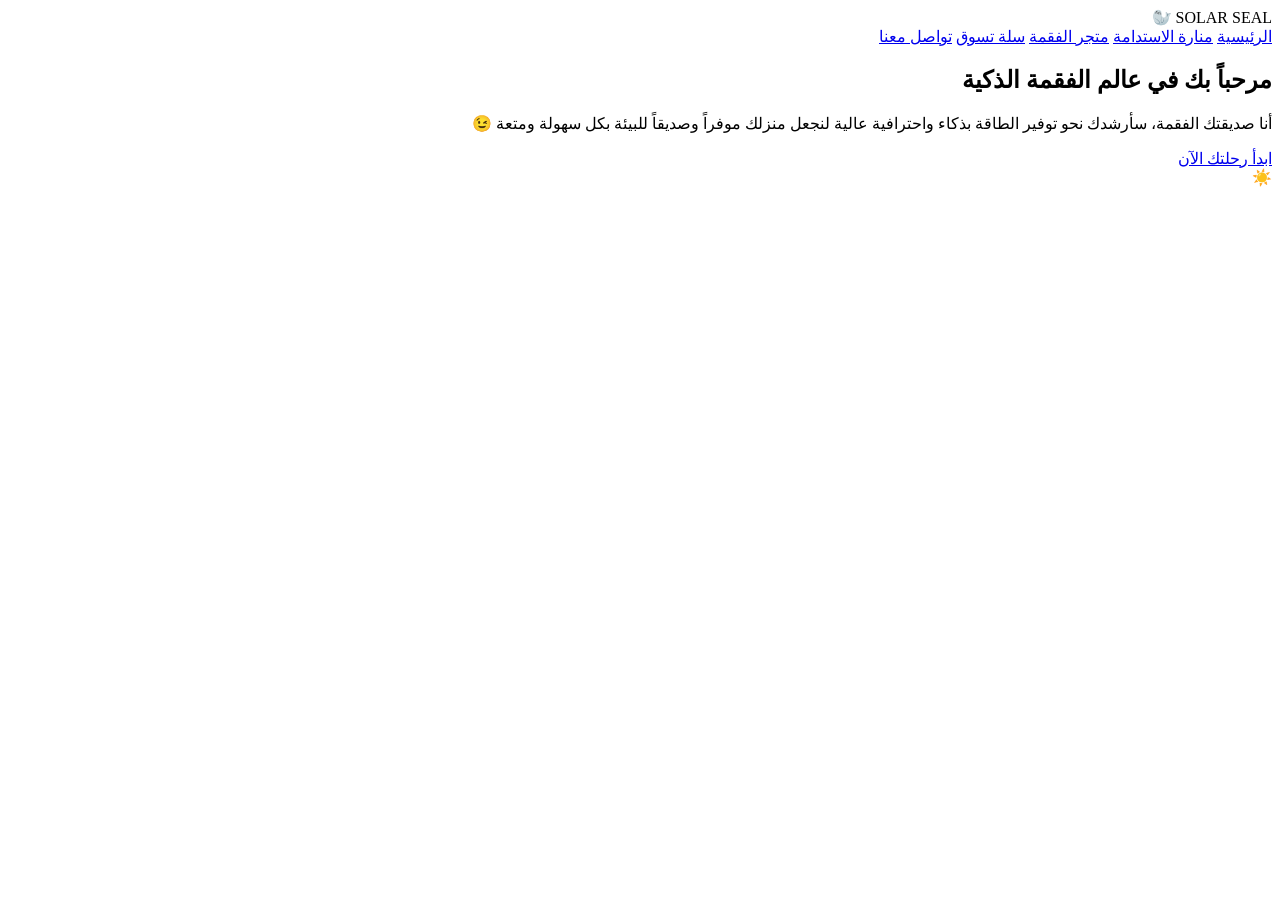
==== index.html @ e55d1203 "Update and rename index.html.html to index.html" ====
<!DOCTYPE html>
<html lang="ar" dir="rtl">
<head>
<meta charset="UTF-8">
<meta name="viewport" content="width=device-width, initial-scale=1.0">
<title>منارة الابحاث | عالم الفقمة الذكي</title>
<link rel="stylesheet" href="style-index.css">
</head>

<body>

<header>
    <div class="logo">SOLAR SEAL 🦭</div>
    <nav>
        <a href="index.html" class="active">الرئيسية</a>
        <a href="sustainability.html">منارة الاستدامة</a>
        <a href="shop.html">متجر الفقمة</a>
        <a href="cart.html"> سلة تسوق</a>
        <a href="contact.html">تواصل معنا</a>
         
    </nav>
</header>

<section class="hero">
    <div class="hero-content">
        <h1>مرحباً بك في عالم الفقمة الذكية</h1>
        <p>
            أنا صديقتك الفقمة، سأرشدك نحو توفير الطاقة بذكاء واحترافية عالية
            لنجعل منزلك موفراً وصديقاً للبيئة بكل سهولة ومتعة 😉
        </p>
        <a href="sustainability.html" class="cta-button">ابدأ رحلتك الآن</a>
    </div>

    <div class="seal-art-box">
        <div class="floating-sun">☀️</div>

        <div class="seal-main-body">
            <div class="side-flipper left"></div>
            <div class="side-flipper right"></div>

            <div class="seal-cute-head">
                <div class="eye-sparkle left"></div>
                <div class="eye-sparkle right"></div>

                <div class="pink-cheeks left"></div>
                <div class="pink-cheeks right"></div>

                <div class="cute-nose">
                    <div class="nose-dot"></div>
                </div>
            </div>
        </div>

        <div class="sea"></div>
    </div>
</section>

</body>
</html>
<script>
window.addEventListener("DOMContentLoaded", () => {
    // نبدأ الصفحة خارج الشاشة
    document.body.style.transform = "translateX(100%)";
    document.body.style.opacity = "0";
    // نضيف Transition سريع جداً
    document.body.style.transition = "transform 0.10s ease-out, opacity 0.35s ease-out";

    // بعد قليل نرجعها لمكانها الطبيعي
    setTimeout(() => {
        document.body.style.transform = "translateX(0)";
        document.body.style.opacity = "1";
    }, 50); // 50ms كافية لتفعيل الحركة
});
</script>
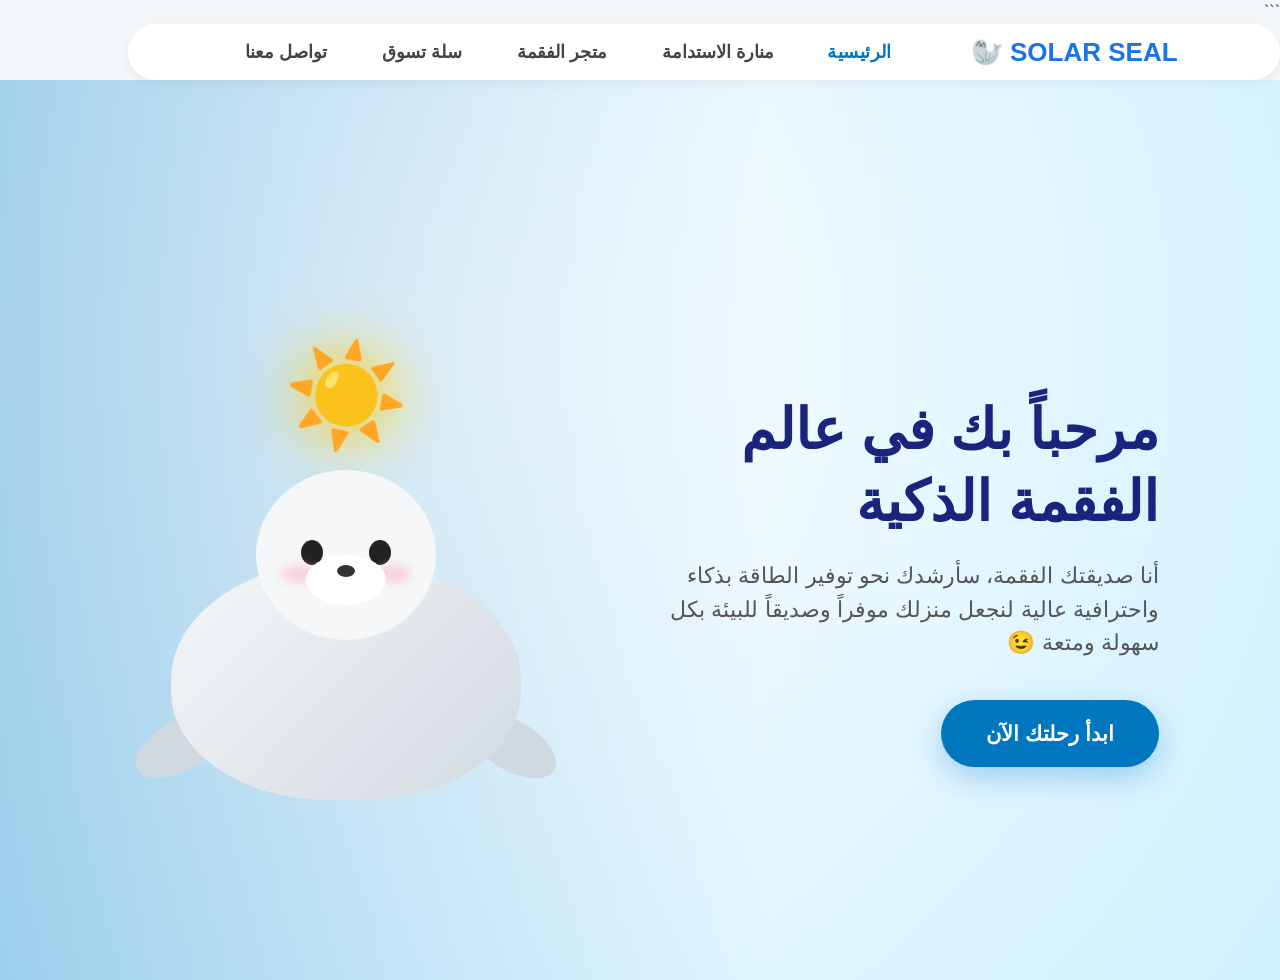
==== commit 20518922: "Update index.html" ====
--- a/index.html
+++ b/index.html
@@ -5,6 +5,7 @@
 <meta name="viewport" content="width=device-width, initial-scale=1.0">
 <title>منارة الابحاث | عالم الفقمة الذكي</title>
 <link rel="stylesheet" href="style-index.css">
+    <link rel="stylesheet" href="style-shpo.css"> <link rel="stylesheet" href="responsive.css"> ```
 </head>
 
 <body>
@@ -74,3 +75,4 @@
 </script>
 
 
+
--- a/style-index.css
+++ b/style-index.css
@@ -0,0 +1,298 @@
+/* ===== Variables ===== */
+:root {
+    --polar-white: #ffffff;
+    --ice-blue: #d0f0ff;
+    --ocean-depth: #1a237e;
+    --action-blue: #0077be;
+    --sun-glow: #ffcc00;
+    --blush: #ffb7c5;
+    --seal-soft: #f5f7f9;
+    --seal-dark: #d1d9e0;
+    --text-dark: #333;
+    --text-light: #555;
+}
+
+/* ===== Global Reset ===== */
+* {
+    margin: 0;
+    padding: 0;
+    box-sizing: border-box;
+}
+
+body {
+    font-family: 'Segoe UI', sans-serif;
+    background: var(--ice-blue);
+    color: var(--text-dark);
+    overflow-x: hidden;
+    line-height: 1.5;
+}
+
+/* ===== Page Entrance Animation ===== */
+.page-content {
+    animation: slideIn 0.5s ease-out forwards;
+}
+
+@keyframes slideIn {
+    0% {
+        transform: translateX(100%);
+        opacity: 0;
+    }
+    100% {
+        transform: translateX(0);
+        opacity: 1;
+    }
+}
+
+/* ===== Header / Navbar ===== */
+header {
+    position: fixed;
+    top: 20px;
+    left: 5%;
+    width: 90%;
+    padding: 15px 50px;
+    display: flex;
+    justify-content: space-between;
+    align-items: center;
+    background: rgba(255, 255, 255, 0.9);
+    backdrop-filter: blur(15px);
+    border-radius: 100px;
+    box-shadow: 0 10px 30px rgba(0,0,0,0.05);
+    z-index: 1000;
+    transition: all 0.3s ease-in-out;
+}
+
+.logo {
+    font-size: 24px;
+    font-weight: 900;
+    color: var(--ocean-depth);
+    line-height: 1;
+    display: flex;
+    flex-direction: column;
+    align-items: center;
+}
+
+header nav {
+    display: flex;
+    gap: 25px;
+}
+
+header nav a {
+    text-decoration: none;
+    font-weight: 700;
+    font-size: 1.1rem;
+    color: #444;
+    transition: color 0.3s, transform 0.3s;
+}
+
+header nav a:hover,
+header nav a.active {
+    color: var(--action-blue);
+    transform: scale(1.05);
+}
+
+/* ===== Hero Section ===== */
+.hero {
+    min-height: 100vh;
+    padding: 150px 8% 50px;
+    display: flex;
+    flex-wrap: wrap;
+    justify-content: space-around;
+    align-items: center;
+    background: radial-gradient(circle at 30% 30%, var(--polar-white) 0%, var(--ice-blue) 100%);
+    position: relative;
+    overflow: hidden;
+}
+
+/* ===== Background Gradient (Blue from side) ===== */
+.hero::before {
+    content: "";
+    position: absolute;
+    top: 0;
+    left: 0;
+    width: 100%;
+    height: 100%;
+    background: linear-gradient(to right, rgba(0, 119, 190, 0.3), transparent 60%);
+    z-index: 1;
+}
+
+.hero-content {
+    max-width: 550px;
+    z-index: 2;
+    text-align: right;
+}
+
+.hero-content h1 {
+    font-size: 3.5rem;
+    color: var(--ocean-depth);
+    margin-bottom: 20px;
+    line-height: 1.3;
+}
+
+.hero-content p {
+    font-size: 1.4rem;
+    color: var(--text-light);
+    margin-bottom: 40px;
+}
+
+.cta-button {
+    display: inline-block;
+    padding: 18px 45px;
+    font-size: 1.3rem;
+    font-weight: 800;
+    color: var(--polar-white);
+    background: var(--action-blue);
+    border-radius: 50px;
+    text-decoration: none;
+    box-shadow: 0 10px 30px rgba(0,119,190,0.3);
+    transition: all 0.4s ease-in-out;
+}
+
+.cta-button:hover {
+    transform: translateY(-5px) scale(1.05);
+    background: var(--ocean-depth);
+}
+
+/* ===== Seal Illustration Slightly Lower ===== */
+.seal-art-box {
+    width: 450px;
+    height: 400px;
+    display: flex;
+    justify-content: center;
+    align-items: flex-end;
+    position: relative;
+    z-index: 2;
+    top: 20px; /* تحريك الفقمة للأسفل قليلاً */
+}
+
+.seal-main-body {
+    width: 350px;
+    height: 240px;
+    border-radius: 50% 50% 45% 45%;
+    background: linear-gradient(135deg, var(--seal-soft), var(--seal-dark));
+    animation: swimGentle 4s infinite ease-in-out;
+    position: relative;
+}
+
+.seal-cute-head {
+    width: 180px;
+    height: 170px;
+    border-radius: 50%;
+    background: var(--seal-soft);
+    position: absolute;
+    top: -90px; /* أقرب للشمس */
+    left: 50%;
+    transform: translateX(-50%);
+}
+
+.eye-sparkle {
+    width: 22px;
+    height: 25px;
+    background: #222;
+    border-radius: 50%;
+    position: absolute;
+    top: 70px;
+}
+
+.eye-sparkle.left { left: 45px; }
+.eye-sparkle.right { right: 45px; }
+
+.pink-cheeks {
+    width: 35px;
+    height: 18px;
+    background: var(--blush);
+    border-radius: 50%;
+    position: absolute;
+    top: 95px;
+    opacity: 0.6;
+    filter: blur(5px);
+}
+
+.pink-cheeks.left { left: 25px; }
+.pink-cheeks.right { right: 25px; }
+
+.cute-nose {
+    width: 80px;
+    height: 50px;
+    background: var(--polar-white);
+    border-radius: 50%;
+    position: absolute;
+    bottom: 35px;
+    left: 50%;
+    transform: translateX(-50%);
+    display: flex;
+    justify-content: center;
+    align-items: flex-start;
+}
+
+.nose-dot {
+    width: 18px;
+    height: 12px;
+    background: #333;
+    border-radius: 50%;
+    margin-top: 10px;
+}
+
+.side-flipper {
+    width: 100px;
+    height: 50px;
+    background: var(--seal-dark);
+    border-radius: 50%;
+    position: absolute;
+    bottom: 30px;
+    z-index: -1;
+}
+
+.side-flipper.left { left: -40px; transform: rotate(-30deg); }
+.side-flipper.right { right: -40px; transform: rotate(30deg); }
+
+/* ===== Floating Sun Breathing Effect ===== */
+.floating-sun {
+    position: absolute;
+    top: -80px;   /* ثابت فوق الفقمة */
+    left: 50%;    /* منتصف الفقمة */
+    transform: translateX(-50%);
+    font-size: 100px;
+    filter: drop-shadow(0 0 30px var(--sun-glow));
+    animation: sunBreath 3s ease-in-out infinite alternate;
+}
+
+@keyframes sunBreath {
+    0%   { transform: translateX(-50%) scale(1); }
+    50%  { transform: translateX(-50%) scale(1.08); }
+    100% { transform: translateX(-50%) scale(1); }
+}
+
+/* ===== Seal Gentle Swim Animation ===== */
+@keyframes swimGentle {
+    0%, 100% { transform: translateY(0); }
+    50% { transform: translateY(-20px); }
+}
+
+/* ===== Responsive ===== */
+@media (max-width: 1024px) {
+    .hero {
+        flex-direction: column;
+        padding: 120px 5% 50px;
+    }
+
+    .hero-content h1 { font-size: 3rem; }
+    .hero-content p { font-size: 1.2rem; }
+}
+
+@media (max-width: 768px) {
+    header {
+        padding: 12px 20px;
+        width: 95%;
+    }
+
+    header nav { gap: 15px; }
+
+    .hero-content h1 { font-size: 2.5rem; text-align: center; }
+    .hero-content p { text-align: center; }
+
+    .cta-button { padding: 14px 35px; font-size: 1.1rem; }
+
+    .seal-art-box { width: 320px; height: 300px; top: 15px; }
+    .seal-main-body { width: 270px; height: 180px; }
+    .seal-cute-head { width: 140px; height: 130px; top: -75px; }
+}
--- a/style-shpo.css
+++ b/style-shpo.css
@@ -0,0 +1,139 @@
+:root {
+    --polar-blue: #1a73e8;
+    --soft-snow: #f4f7f9;
+    --deep-ocean: #0d47a1;
+    --action-blue: #0077be;
+    --accent-orange: #ff6d00;
+}
+
+/* Reset */
+* { margin:0; padding:0; box-sizing:border-box; }
+body {
+    font-family: 'Segoe UI', sans-serif;
+    background-color: var(--soft-snow);
+    color: #2c3e50;
+    scroll-behavior: smooth;
+}
+
+/* HEADER */
+header {
+    display: flex;
+    justify-content: space-between;
+    align-items: center;
+    padding: 15px 8%;
+    background: rgba(255,255,255,0.95);
+    backdrop-filter: blur(10px);
+    box-shadow: 0 4px 12px rgba(0,0,0,0.05);
+    position: sticky;
+    top: 0;
+    z-index: 1000;
+}
+.logo { font-size: 26px; font-weight: bold; color: var(--polar-blue); }
+nav a {
+    margin: 0 15px;
+    text-decoration: none;
+    color: #444;
+    font-weight: 600;
+}
+nav a.active { color: var(--polar-blue); font-weight: bold; }
+nav a:hover { color: var(--deep-ocean); }
+
+.cart-status {
+    background: var(--polar-blue);
+    color: white;
+    padding: 10px 20px;
+    border-radius: 50px;
+    font-weight: bold;
+    display: flex;
+    align-items: center;
+    gap: 10px;
+    cursor: pointer;
+    transition: 0.3s;
+}
+.cart-status:hover { transform: scale(1.05); background: var(--deep-ocean); }
+
+/* HERO */
+.hero-section {
+    text-align: center;
+    padding: 80px 10% 40px;
+    background: linear-gradient(180deg, #fff 0%, var(--soft-snow) 100%);
+}
+.hero-section h1 { font-size: 3rem; color: var(--deep-ocean); margin-bottom: 15px; }
+.hero-section p { font-size: 1.3rem; color: #555; max-width: 700px; margin: 0 auto; }
+
+/* GRID PRODUCTS */
+.products-grid {
+    display: grid;
+    grid-template-columns: repeat(4, 1fr); /* أربعة منتجات جنب بعض */
+    gap: 35px;
+    padding: 40px 8% 100px;
+}
+
+.product-card {
+    background: white;
+    border-radius: 30px; /* زوايا المربع الأبيض */
+    overflow: hidden;
+    box-shadow: 0 20px 40px rgba(0,0,0,0.03);
+    transition: transform 0.4s ease, box-shadow 0.4s ease, opacity 0.6s ease;
+    border: 1px solid #f0f0f0;
+    display: flex;
+    flex-direction: column;
+    opacity: 0; /* للظهور بحركة */
+}
+.product-card:hover { transform: translateY(-12px); box-shadow: 0 25px 50px rgba(26,115,232,0.1); }
+
+.img-holder {
+    width: 100%;
+    height: 260px; 
+    background: #eef2f7;
+    display: flex;
+    justify-content: center;
+    align-items: center;
+    border-radius: 0; /* الصورة بدون زوايا */
+    overflow: hidden; 
+}
+.img-holder img {
+    width: 100%;
+    height: 100%;
+    object-fit: cover;
+    border-radius: 0; /* الصورة بدون زوايا */
+}
+
+.category {
+    color: var(--action-blue);
+    font-size: 0.85rem;
+    font-weight: 800;
+    text-transform: uppercase;
+    margin-bottom: 10px;
+    display: block;
+     text-align: right;      /* محاذاة النص لليسار */
+    margin-left: 12px; 
+}
+.content h3 { margin: 0 0 15px; font-size: 1.5rem; color: var(--deep-ocean); }
+.content p { font-size: 0.95rem; color: #666; line-height: 1.7; margin-bottom: 25px; }
+
+.footer-card {
+    display: flex;
+    justify-content: space-between;
+    align-items: center;
+    margin-top: auto;
+    padding: 0 15px 15px 15px;
+    border-radius: 20px; /* زوايا لمربع الأسعار */
+}
+.price { font-size: 1.8rem; font-weight: 900; color: #333; }
+.price span { font-size: 0.9rem; color: #888; margin-right: 5px; }
+.add-btn {
+    background: var(--polar-blue);
+    color: white;
+    border: none;
+    padding: 14px 28px;
+    border-radius: 20px;
+    font-weight: bold;
+    cursor: pointer;
+    transition: 0.3s;
+}
+.add-btn:hover { background: var(--accent-orange); box-shadow: 0 10px 20px rgba(255,109,0,0.2); }
+
+/* RESPONSIVE */
+@media (max-width: 1200px) { .products-grid { grid-template-columns: repeat(2, 1fr); } }
+@media (max-width: 768px) { .products-grid { grid-template-columns: 1fr; } }
--- a/responsive.css
+++ b/responsive.css
@@ -0,0 +1,87 @@
+/* --- responsive.css --- */
+
+/* 1. إعدادات عامة لكل الصفحات */
+* {
+    box-sizing: border-box; /* لضمان أن الحواف والمسافات لا تزيد من حجم العناصر */
+}
+
+body {
+    overflow-x: hidden; /* لمنع ظهور شريط تمرير أفقي مزعج في التلفون */
+    width: 100%;
+}
+
+/* 2. جعل الصور مرنة في كل الموقع */
+img {
+    max-width: 100%; /* تمنع الصورة من أن تكون أكبر من الشاشة */
+    height: auto;    /* تحافظ على أبعاد الصورة دون تشويه */
+    display: block;
+}
+
+/* 3. تنسيق المتجر (Grid) ليكون تلقائياً */
+.products-grid {
+    display: grid;
+    /* السطر السحري: ينشئ أعمدة تلقائية لا يقل عرض الواحد فيها عن 250px */
+    grid-template-columns: repeat(auto-fit, minmax(250px, 1fr));
+    gap: 20px;
+    padding: 15px;
+    width: 100%;
+}
+
+/* 4. تعديلات خاصة للهواتف (الشاشات أصغر من 768px) */
+@media (max-width: 768px) {
+    
+    /* تصغير العناوين لتناسب الشاشة الصغيرة */
+    h1 {
+        font-size: 1.8rem !important;
+        text-align: center;
+    }
+
+    h2 {
+        font-size: 1.5rem !important;
+    }
+
+    /* جعل القائمة العلوية (Navigation) مرنة */
+    nav {
+        display: flex;
+        flex-wrap: wrap; /* تجعل الروابط تنزل لسطر جديد إذا لم تكفِ المساحة */
+        justify-content: center;
+        gap: 10px;
+        padding: 10px 0;
+    }
+
+    nav a {
+        font-size: 14px; /* تصغير حجم خط الروابط قليلاً */
+        padding: 5px 8px;
+    }
+
+    /* الهيدر (Header) */
+    header {
+        flex-direction: column; /* ترتيب الشعار والسلة فوق بعض في التلفون */
+        text-align: center;
+        padding: 10px;
+    }
+
+    /* قسم الهيرو (Hero Section) */
+    .hero-section {
+        padding: 30px 15px;
+        text-align: center;
+    }
+
+    /* المربعات (Product Cards) */
+    .product-card {
+        margin: 0 auto; /* توسيط المربع في الشاشة */
+        width: 100%;
+        max-width: 350px;
+    }
+}
+
+/* 5. تعديلات للهواتف الصغيرة جداً (أقل من 480px) */
+@media (max-width: 480px) {
+    .price {
+        font-size: 1.2rem;
+    }
+    
+    .add-btn {
+        width: 100%; /* جعل زر الشراء يأخذ كامل عرض المربع لسهولة الضغط */
+    }
+}
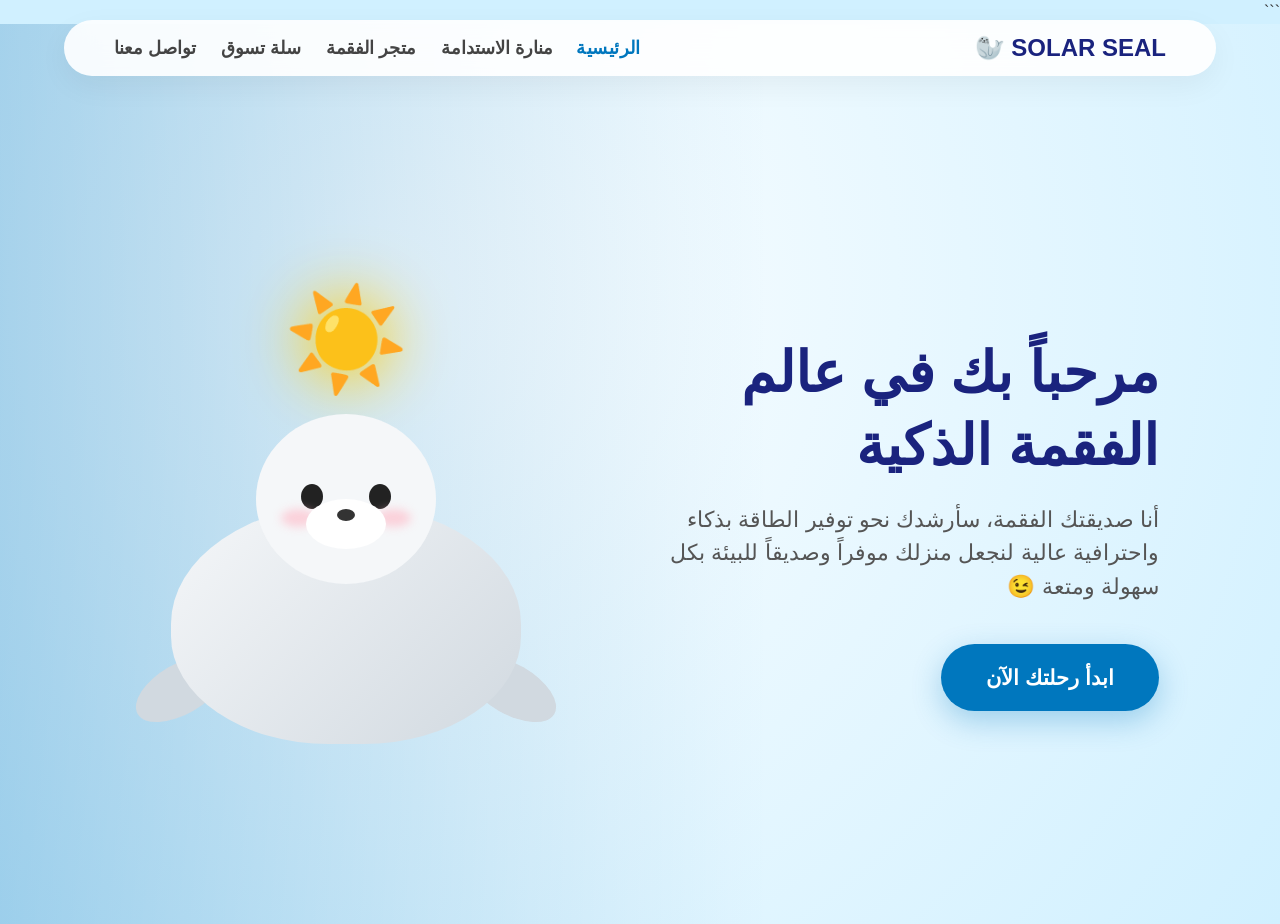
==== commit 58ea6b33: "Update index.html" ====
--- a/index.html
+++ b/index.html
@@ -5,7 +5,7 @@
 <meta name="viewport" content="width=device-width, initial-scale=1.0">
 <title>منارة الابحاث | عالم الفقمة الذكي</title>
 <link rel="stylesheet" href="style-index.css">
-    <link rel="stylesheet" href="style-shpo.css"> <link rel="stylesheet" href="responsive.css"> ```
+    <link rel="stylesheet" href="style-index.css"> <link rel="stylesheet" href="responsive.css"> ```
 </head>
 
 <body>
@@ -76,3 +76,4 @@
 
 
 
+
